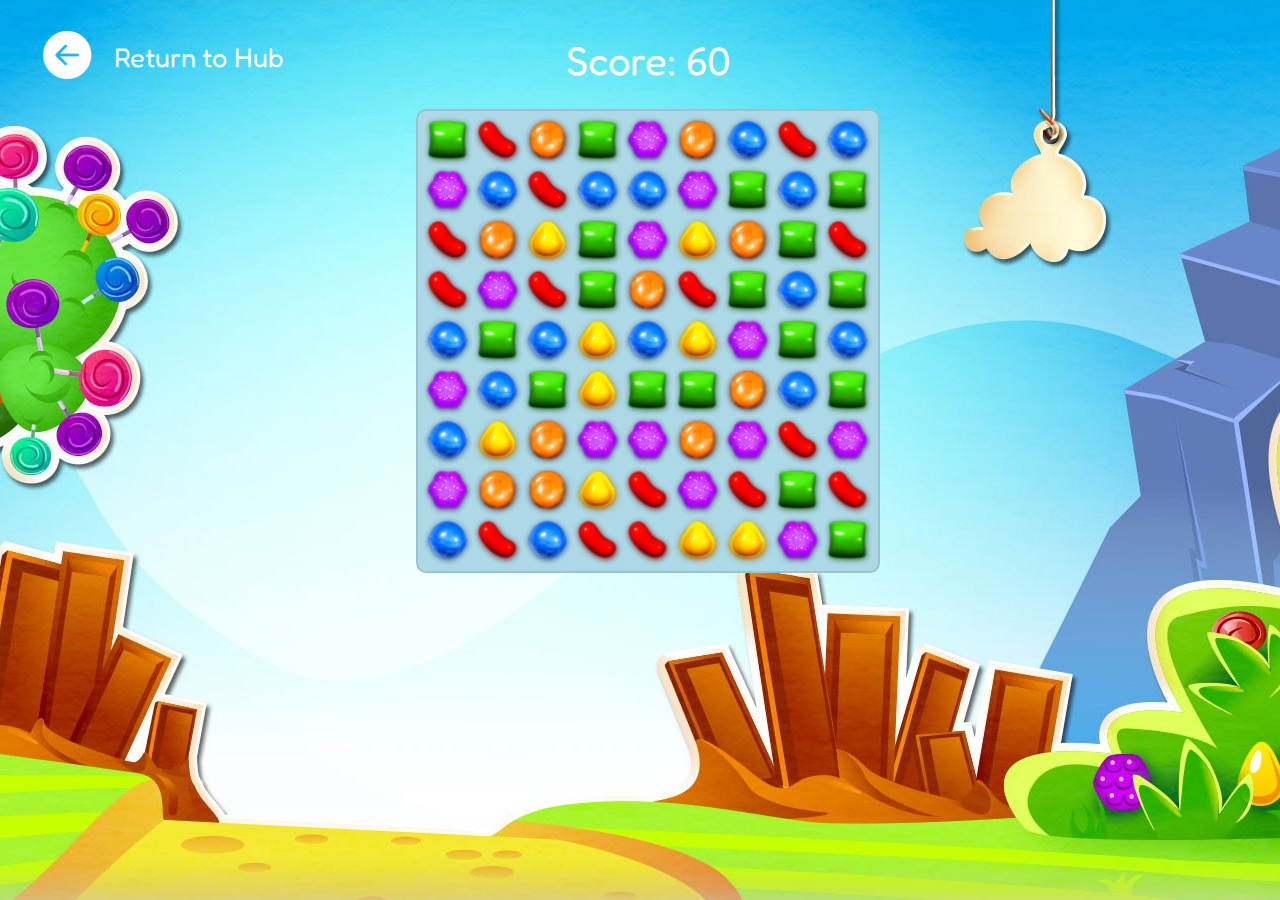
==== Game Hub/CandyCrush/index.html @ a2ce4ff2 "WebApp: Game Hub" ====
<!DOCTYPE html>
<html>
<head>
    <meta charset="UTF-8">
    <meta name="viewport" content="width=device-width, initial-scale=1.0">
    <title>Minigame: Candy Crush</title>

    <link rel="stylesheet" href="style.css">
    <link rel="icon" type="image/x-icon" href="Images/Icon.ico">
    <link rel="stylesheet" href="https://cdn.jsdelivr.net/npm/bootstrap-icons@1.10.5/font/bootstrap-icons.css">
</head>

<body>
    <div class="content">
        <div id="rtrn-container">
            <a href="/LandingPage/index.html">
                <button id="btn-return-to-hub">
                    <i id="arrow" class="bi bi-arrow-left-circle-fill"></i>
                </button>
            </a>
            <p id="txt-return-to-hub">Return to Hub</p>
        </div>
        
        <div class="game-arena">
            <p>Score: <span id="score">0</span></p>
            <div id="board"></div>
        </div>
        
        <script src="script.js"></script>
    </div>
</body>
</html>
---- Game Hub/CandyCrush/style.css ----
@import url('https://fonts.googleapis.com/css2?family=Fredoka:wght@600&family=Poppins:wght@700&display=swap');

::selection {
    background: #ec6090;
    color: #fff;
}

body {
    background: url("Images/Background.jpg") no-repeat center center fixed;
    background-size: cover;
    font-family: 'Fredoka', 'Poppins', sans-serif;
    color: white;
}

.content{
    display: flex;
    flex-wrap: wrap;
}

#rtrn-container{
    margin: 20px 1.75vw 0 2.25vw;
    width: 26vw;
    display: flex;
    min-width: max-content;
    max-width: 26vw;
    height: max-content;
    cursor: default;
}

#btn-return-to-hub{
    background-color: transparent;
    border: none;
}

#btn-return-to-hub:hover{
    cursor: pointer;
}

#arrow{
    font-size: 48px;
    color: #fff;
}

#txt-return-to-hub{
    margin: auto;
    margin-left: 17px;
    font-size: 27px;
}

.game-arena{
    margin-top: 2vh;
    width: 40vw;
    display: flex;
    flex-direction: column;
    align-items: center;
    justify-content: center;
}

.game-arena p{
    font-size: 2.5rem;
    margin: 10px 0 25px 0;
}

#board {
    width: 450px;
    height: 450px;
    background-color: lightblue;
    border: 2px solid rgb(155, 194, 207);
    padding: 5px;
    border-radius: 10px;
    margin: 0 auto;
    display: flex;
    flex-wrap: wrap;
}

#board img {
    width: 50px;
    height: 50px;
}

#board img:hover{
    cursor: grab;
}
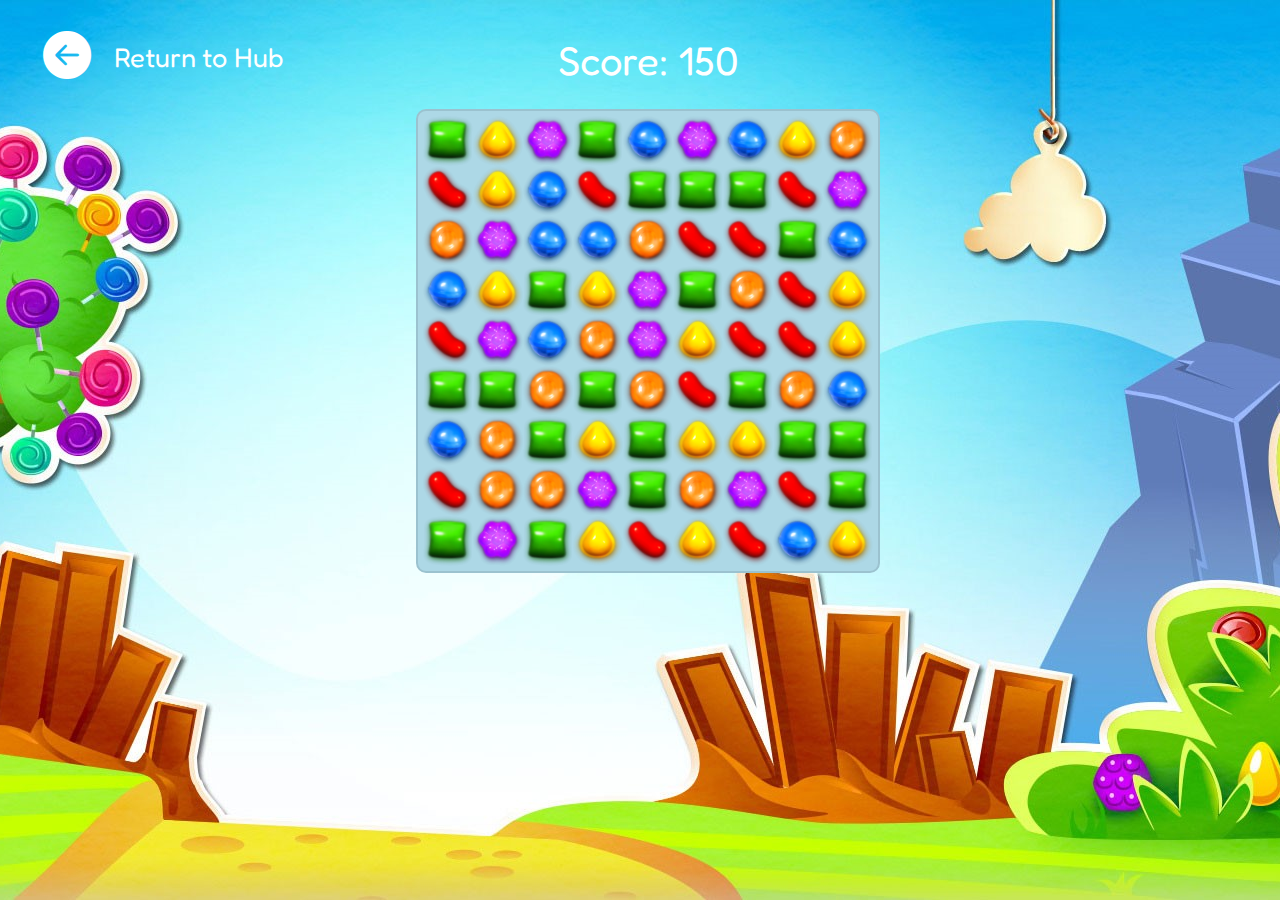
==== commit 4d0bdd84: "index.html" ====
--- a/Game Hub/CandyCrush/index.html
+++ b/Game Hub/CandyCrush/index.html
@@ -13,7 +13,7 @@
 <body>
     <div class="content">
         <div id="rtrn-container">
-            <a href="/LandingPage/index.html">
+            <a href="/Game Hub/LandingPage/index.html">
                 <button id="btn-return-to-hub">
                     <i id="arrow" class="bi bi-arrow-left-circle-fill"></i>
                 </button>
@@ -29,4 +29,4 @@
         <script src="script.js"></script>
     </div>
 </body>
-</html>+</html>
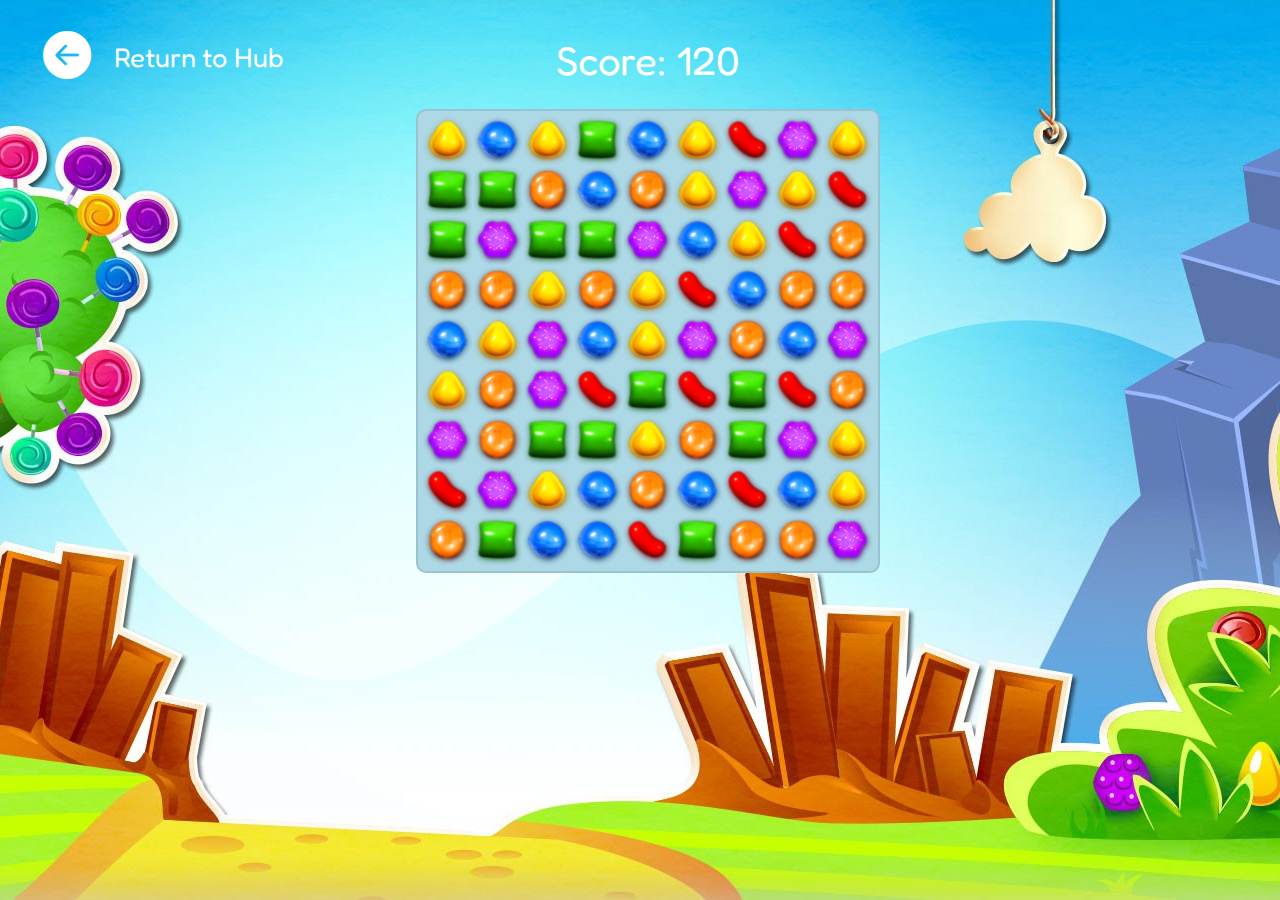
==== commit 313bc0b7: "WebApp: Game Hub" ====
--- a/Game Hub/CandyCrush/index.html
+++ b/Game Hub/CandyCrush/index.html
@@ -13,7 +13,7 @@
 <body>
     <div class="content">
         <div id="rtrn-container">
-            <a href="/Game Hub/LandingPage/index.html">
+            <a href="../LandingPage/index.html">
                 <button id="btn-return-to-hub">
                     <i id="arrow" class="bi bi-arrow-left-circle-fill"></i>
                 </button>
